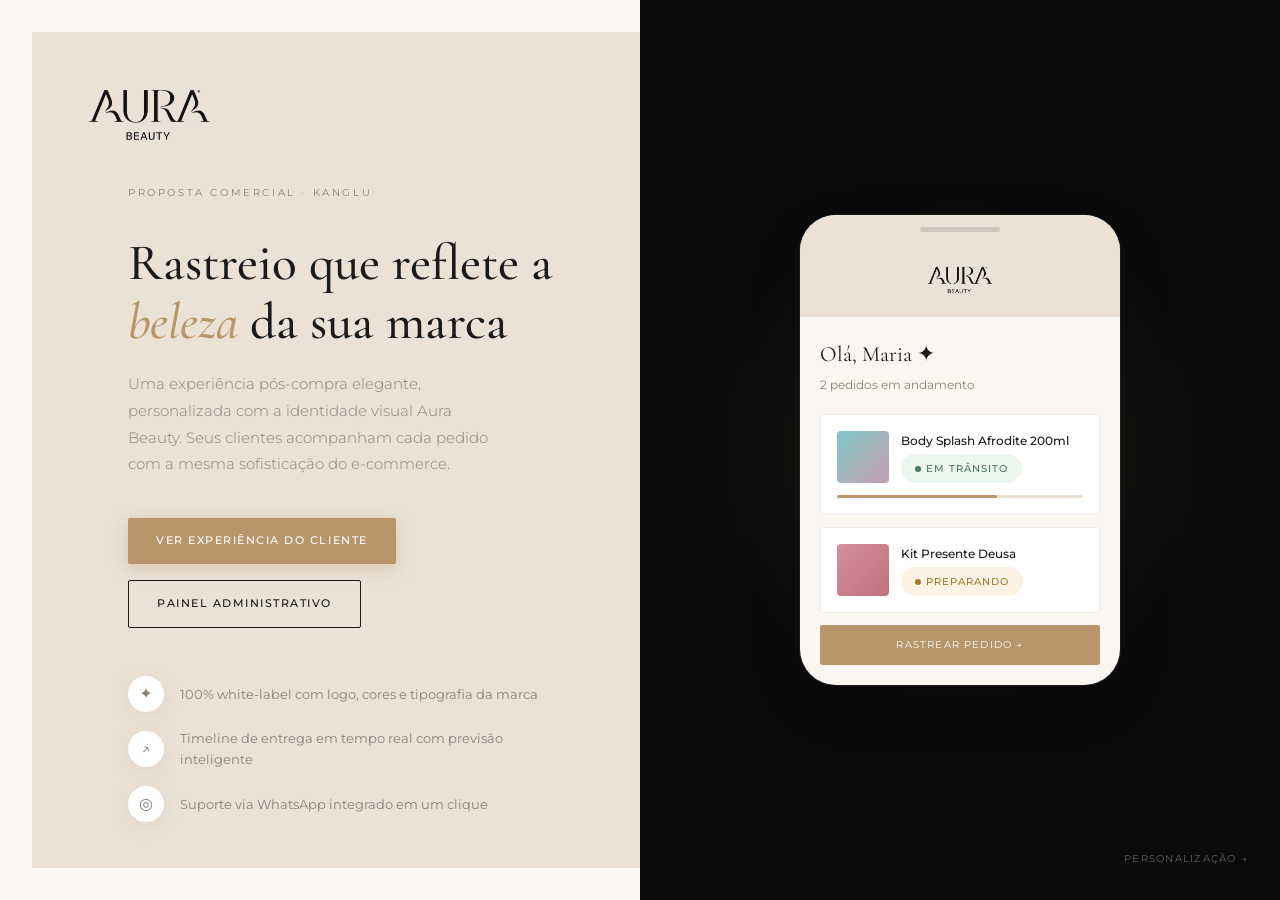
==== kanglu-demo/index.html @ e96535f0 "first commit" ====
<!DOCTYPE html>
<html lang="pt-BR">
<head>
  <meta charset="UTF-8">
  <meta name="viewport" content="width=device-width, initial-scale=1.0">
  <title>Aura Beauty × Kanglu — Experiência de Rastreio</title>
  <link rel="stylesheet" href="styles.css">
</head>
<body>
  <div class="landing">
    <div class="landing-left">
      <div class="brand-logo brand-logo--dark brand-logo--lg animate-in" style="margin-bottom:2rem;">
        <img src="assets/aura-logo.png" alt="Aura Beauty">
      </div>

      <p class="landing-eyebrow animate-in delay-1">Proposta comercial · Kanglu</p>

      <h1 class="landing-title animate-in delay-2">
        Rastreio que reflete a <em>beleza</em> da sua marca
      </h1>

      <p class="landing-desc animate-in delay-3">
        Uma experiência pós-compra elegante, personalizada com a identidade visual Aura Beauty.
        Seus clientes acompanham cada pedido com a mesma sofisticação do e-commerce.
      </p>

      <div class="landing-actions animate-in delay-4">
        <a href="publico.html" class="btn btn-primary">Ver experiência do cliente</a>
        <a href="dashboard.html" class="btn btn-outline">Painel administrativo</a>
      </div>

      <div class="landing-features animate-in delay-5">
        <div class="landing-feature">
          <div class="landing-feature-icon">✦</div>
          <span>100% white-label com logo, cores e tipografia da marca</span>
        </div>
        <div class="landing-feature">
          <div class="landing-feature-icon">↗</div>
          <span>Timeline de entrega em tempo real com previsão inteligente</span>
        </div>
        <div class="landing-feature">
          <div class="landing-feature-icon">◎</div>
          <span>Suporte via WhatsApp integrado em um clique</span>
        </div>
      </div>
    </div>

    <div class="landing-right">
      <div class="phone-mockup">
        <div class="phone-notch"><div class="phone-notch-bar"></div></div>
        <div class="phone-screen">
          <div class="phone-header">
            <div class="brand-logo brand-logo--dark">
              <img src="assets/aura-logo.png" alt="Aura Beauty">
            </div>
          </div>
          <div class="phone-body">
            <p class="phone-greeting">Olá, Maria ✦</p>
            <p class="phone-sub">2 pedidos em andamento</p>

            <div class="phone-card">
              <div class="phone-card-row">
                <div class="phone-product"></div>
                <div>
                  <div class="phone-card-title">Body Splash Afrodite 200ml</div>
                  <span class="status-badge success">Em trânsito</span>
                </div>
              </div>
              <div class="phone-progress"><div class="phone-progress-fill"></div></div>
            </div>

            <div class="phone-card">
              <div class="phone-card-row">
                <div class="phone-product" style="background:linear-gradient(135deg,#d4909a,#c07080);"></div>
                <div>
                  <div class="phone-card-title">Kit Presente Deusa</div>
                  <span class="status-badge warning">Preparando</span>
                </div>
              </div>
            </div>

            <a href="publico-pedido.html" class="phone-cta">Rastrear pedido →</a>
          </div>
        </div>
      </div>

      <a href="config-settings.html" class="landing-admin-link">Personalização →</a>
    </div>
  </div>
  <script src="app.js"></script>
</body>
</html>
---- kanglu-demo/styles.css ----
@import url('https://fonts.googleapis.com/css2?family=Cormorant+Garamond:ital,wght@0,400;0,500;0,600;0,700;1,400&family=Montserrat:wght@300;400;500;600&display=swap');

:root {
  --aura-black: #0a0a0a;
  --aura-beige: #ebe1d5;
  --aura-beige-deep: #ddd0c0;
  --aura-cream: #faf7f2;
  --aura-white: #ffffff;
  --aura-gold: #b8956a;
  --aura-gold-light: #d4bc98;
  --aura-brown: #6b5344;
  --aura-dark: #1a1a1a;
  --aura-muted: #8a8279;
  --aura-border: rgba(26, 26, 26, 0.08);
  --aura-shadow: 0 4px 24px rgba(0, 0, 0, 0.06);
  --aura-shadow-lg: 0 20px 60px rgba(0, 0, 0, 0.1);
  --aura-success: #4a7c59;
  --aura-success-bg: #edf5ef;
  --aura-warning: #a07d2e;
  --aura-warning-bg: #faf3e4;
  --aura-error: #b54a4a;
  --aura-error-bg: #faf0f0;
  --aura-info: #5a7080;
  --aura-info-bg: #eef3f6;
  --sidebar-w: 272px;
  --shell-w: 420px;
  --ease: cubic-bezier(0.22, 1, 0.36, 1);
  --font-serif: 'Cormorant Garamond', Georgia, serif;
  --font-sans: 'Montserrat', system-ui, sans-serif;
}

*, *::before, *::after { box-sizing: border-box; margin: 0; padding: 0; }

html { scroll-behavior: smooth; }

body {
  font-family: var(--font-sans);
  background: var(--aura-cream);
  color: var(--aura-dark);
  line-height: 1.6;
  font-size: 14px;
  font-weight: 400;
  -webkit-font-smoothing: antialiased;
}

h1, h2, h3, h4, .serif {
  font-family: var(--font-serif);
  font-weight: 500;
  line-height: 1.15;
}

a { color: inherit; text-decoration: none; }

img { display: block; max-width: 100%; }

/* ── Animations ── */
@keyframes fadeUp {
  from { opacity: 0; transform: translateY(16px); }
  to { opacity: 1; transform: translateY(0); }
}

@keyframes fadeIn {
  from { opacity: 0; }
  to { opacity: 1; }
}

@keyframes progressFill {
  from { width: 0; }
}

@keyframes pulse {
  0%, 100% { opacity: 1; }
  50% { opacity: 0.6; }
}

.animate-in {
  animation: fadeUp 0.7s var(--ease) both;
}

.delay-1 { animation-delay: 0.08s; }
.delay-2 { animation-delay: 0.16s; }
.delay-3 { animation-delay: 0.24s; }
.delay-4 { animation-delay: 0.32s; }
.delay-5 { animation-delay: 0.4s; }

/* ── Brand logo ── */
.brand-logo img {
  height: 34px;
  width: auto;
}

.brand-logo--dark {
  padding: 0.35rem 0;
  display: inline-flex;
  align-items: center;
}

.brand-logo--dark img { height: 30px; }

.brand-logo--lg.brand-logo--dark {
  padding: 0.35rem 0;
}

.brand-logo--lg.brand-logo--dark img { height: 64px; }

/* ── Buttons ── */
.btn {
  display: inline-flex;
  align-items: center;
  justify-content: center;
  gap: 0.5rem;
  padding: 0.9rem 1.75rem;
  font-family: var(--font-sans);
  font-size: 0.68rem;
  letter-spacing: 0.14em;
  text-transform: uppercase;
  font-weight: 500;
  border: none;
  border-radius: 2px;
  cursor: pointer;
  transition: transform 0.25s var(--ease), box-shadow 0.25s var(--ease), background 0.25s;
}

.btn:active { transform: scale(0.98); }

.btn-primary {
  background: var(--aura-gold);
  color: var(--aura-white);
  box-shadow: 0 4px 16px rgba(184, 149, 106, 0.35);
}

.btn-primary:hover {
  background: var(--aura-brown);
  box-shadow: 0 6px 24px rgba(184, 149, 106, 0.45);
}

.btn-outline {
  background: transparent;
  border: 1px solid var(--aura-dark);
  color: var(--aura-dark);
}

.btn-outline:hover { background: var(--aura-dark); color: var(--aura-white); }

.btn-ghost {
  background: rgba(255, 255, 255, 0.15);
  color: var(--aura-white);
  border: 1px solid rgba(255, 255, 255, 0.3);
}

.btn-ghost:hover { background: rgba(255, 255, 255, 0.25); }

.btn-whatsapp {
  background: #1a9e47;
  color: var(--aura-white);
  width: 100%;
  box-shadow: 0 4px 16px rgba(26, 158, 71, 0.3);
}

.btn-whatsapp:hover { background: #15803d; }

.btn-sm { padding: 0.55rem 1.1rem; font-size: 0.62rem; }
.btn-block { width: 100%; }

.btn-icon {
  width: 40px;
  height: 40px;
  padding: 0;
  border-radius: 50%;
  background: var(--aura-white);
  border: 1px solid var(--aura-border);
  color: var(--aura-dark);
}

.btn-icon:hover { border-color: var(--aura-gold); color: var(--aura-gold); }

/* ── Status badges ── */
.status-badge {
  display: inline-flex;
  align-items: center;
  gap: 0.35rem;
  font-size: 0.62rem;
  letter-spacing: 0.1em;
  text-transform: uppercase;
  padding: 0.4rem 0.85rem;
  border-radius: 999px;
  font-weight: 500;
}

.status-badge::before {
  content: '';
  width: 6px;
  height: 6px;
  border-radius: 50%;
  background: currentColor;
}

.status-badge.success { background: var(--aura-success-bg); color: var(--aura-success); }
.status-badge.warning { background: var(--aura-warning-bg); color: var(--aura-warning); }
.status-badge.error { background: var(--aura-error-bg); color: var(--aura-error); }
.status-badge.info { background: var(--aura-info-bg); color: var(--aura-info); }

/* ══════════════════════════════════════
   PRESENTATION LANDING
   ══════════════════════════════════════ */
.landing {
  min-height: 100vh;
  display: grid;
  grid-template-columns: 1fr 1fr;
  background: var(--aura-cream);
}

.landing-left {
  display: flex;
  flex-direction: column;
  justify-content: center;
  padding: 4rem 5rem;
  position: relative;
}

.landing-left::before {
  content: '';
  position: absolute;
  inset: 2rem 0 2rem 2rem;
  background: var(--aura-beige);
  border-radius: 2px;
  z-index: 0;
}

.landing-left > * { position: relative; z-index: 1; padding-left: 3rem; }

.landing-eyebrow {
  font-size: 0.65rem;
  letter-spacing: 0.25em;
  text-transform: uppercase;
  color: var(--aura-muted);
  margin-bottom: 2rem;
}

.landing-title {
  font-size: clamp(2.75rem, 4vw, 4rem);
  margin-bottom: 1.25rem;
  max-width: 480px;
}

.landing-title em {
  font-style: italic;
  color: var(--aura-gold);
}

.landing-desc {
  font-size: 0.95rem;
  color: var(--aura-muted);
  max-width: 420px;
  line-height: 1.75;
  margin-bottom: 2.5rem;
  font-weight: 300;
}

.landing-actions {
  display: flex;
  gap: 1rem;
  flex-wrap: wrap;
  margin-bottom: 3rem;
}

.landing-features {
  display: flex;
  flex-direction: column;
  gap: 1rem;
}

.landing-feature {
  display: flex;
  align-items: center;
  gap: 1rem;
  font-size: 0.82rem;
  color: var(--aura-muted);
}

.landing-feature-icon {
  width: 36px;
  height: 36px;
  border-radius: 50%;
  background: var(--aura-white);
  display: flex;
  align-items: center;
  justify-content: center;
  flex-shrink: 0;
  box-shadow: var(--aura-shadow);
  font-size: 1rem;
}

.landing-right {
  background: var(--aura-black);
  display: flex;
  align-items: center;
  justify-content: center;
  padding: 3rem;
  position: relative;
  overflow: hidden;
}

.landing-right::before {
  content: '';
  position: absolute;
  width: 500px;
  height: 500px;
  border-radius: 50%;
  background: radial-gradient(circle, rgba(184, 149, 106, 0.15) 0%, transparent 70%);
  top: 50%;
  left: 50%;
  transform: translate(-50%, -50%);
}

.landing-admin-link {
  position: absolute;
  bottom: 2rem;
  right: 2rem;
  font-size: 0.65rem;
  letter-spacing: 0.12em;
  text-transform: uppercase;
  color: rgba(255, 255, 255, 0.35);
  transition: color 0.2s;
}

.landing-admin-link:hover { color: rgba(255, 255, 255, 0.7); }

/* Phone mockup */
.phone-mockup {
  width: 320px;
  background: var(--aura-cream);
  border-radius: 36px;
  overflow: hidden;
  box-shadow: var(--aura-shadow-lg), 0 0 0 1px rgba(255, 255, 255, 0.08);
  position: relative;
  z-index: 1;
  animation: fadeUp 1s var(--ease) 0.2s both;
}

.phone-notch {
  height: 28px;
  background: var(--aura-beige);
  display: flex;
  align-items: center;
  justify-content: center;
}

.phone-notch-bar {
  width: 80px;
  height: 5px;
  background: rgba(0, 0, 0, 0.12);
  border-radius: 3px;
}

.phone-screen { padding: 0; }

.phone-header {
  background: var(--aura-beige);
  padding: 1rem 1.25rem;
  display: flex;
  align-items: center;
  justify-content: center;
}

.phone-header .brand-logo--dark { padding: 0.25rem 0; }
.phone-header .brand-logo--dark img { height: 34px; }

.phone-body { padding: 1.25rem; }

.phone-greeting {
  font-family: var(--font-serif);
  font-size: 1.35rem;
  margin-bottom: 0.25rem;
}

.phone-sub {
  font-size: 0.72rem;
  color: var(--aura-muted);
  margin-bottom: 1.25rem;
}

.phone-card {
  background: var(--aura-white);
  border: 1px solid var(--aura-border);
  border-radius: 4px;
  padding: 1rem;
  margin-bottom: 0.75rem;
}

.phone-card-row {
  display: flex;
  gap: 0.75rem;
  align-items: center;
}

.phone-product {
  width: 52px;
  height: 52px;
  border-radius: 4px;
  background: linear-gradient(135deg, #7ec8c8 0%, #c8a0b0 100%);
  flex-shrink: 0;
}

.phone-card-title {
  font-size: 0.75rem;
  font-weight: 500;
  margin-bottom: 0.25rem;
}

.phone-progress {
  height: 3px;
  background: var(--aura-beige);
  border-radius: 2px;
  margin-top: 0.75rem;
  overflow: hidden;
}

.phone-progress-fill {
  height: 100%;
  width: 65%;
  background: var(--aura-gold);
  border-radius: 2px;
  animation: progressFill 1.5s var(--ease) 0.8s both;
}

.phone-cta {
  display: block;
  text-align: center;
  padding: 0.75rem;
  background: var(--aura-gold);
  color: var(--aura-white);
  font-size: 0.62rem;
  letter-spacing: 0.12em;
  text-transform: uppercase;
  margin-top: 0.5rem;
  border-radius: 2px;
}

/* ══════════════════════════════════════
   PUBLIC EXPERIENCE (mobile shell)
   ══════════════════════════════════════ */
.public-page {
  min-height: 100vh;
  background: #e8e0d6;
  display: flex;
  justify-content: center;
}

.experience-shell {
  width: 100%;
  max-width: var(--shell-w);
  min-height: 100vh;
  background: var(--aura-cream);
  box-shadow: var(--aura-shadow-lg);
  display: flex;
  flex-direction: column;
  position: relative;
}

@media (min-width: 480px) {
  .public-page { padding: 2rem 0; }
  .experience-shell {
    min-height: calc(100vh - 4rem);
    border-radius: 8px;
    overflow: hidden;
  }
}

.public-header {
  background: var(--aura-beige);
  padding: 1rem 1.25rem;
  border-bottom: 1px solid var(--aura-border);
  position: sticky;
  top: 0;
  z-index: 10;
}

.public-header-inner {
  display: grid;
  grid-template-columns: 40px 1fr 40px;
  align-items: center;
}

.public-header-inner .brand-logo {
  justify-self: center;
}

.public-header .brand-logo img {
  height: 40px;
}

.back-btn {
  display: flex;
  align-items: center;
  justify-content: center;
  width: 36px;
  height: 36px;
  border-radius: 50%;
  background: rgba(255, 255, 255, 0.5);
  border: none;
  cursor: pointer;
  color: var(--aura-dark);
  transition: background 0.2s;
}

.back-btn:hover { background: var(--aura-white); }

.public-main { flex: 1; }

.public-hero {
  background: linear-gradient(180deg, var(--aura-beige) 0%, var(--aura-cream) 100%);
  padding: 2rem 1.5rem 1.75rem;
}

.public-hero-eyebrow {
  font-size: 0.62rem;
  letter-spacing: 0.2em;
  text-transform: uppercase;
  color: var(--aura-muted);
  margin-bottom: 0.5rem;
}

.public-hero h1 {
  font-size: 2.25rem;
  margin-bottom: 0.5rem;
}

.public-hero p {
  color: var(--aura-muted);
  font-size: 0.85rem;
  font-weight: 300;
  line-height: 1.65;
}

.public-content { padding: 0 1.25rem 1.5rem; }

.user-strip {
  display: flex;
  align-items: center;
  justify-content: space-between;
  padding: 1rem 0 1.25rem;
  border-bottom: 1px solid var(--aura-border);
  margin-bottom: 1.25rem;
}

.user-strip-info h2 {
  font-family: var(--font-serif);
  font-size: 1.35rem;
}

.user-strip-info p {
  font-size: 0.75rem;
  color: var(--aura-muted);
}

.user-avatar-lg {
  width: 44px;
  height: 44px;
  border-radius: 50%;
  background: var(--aura-gold);
  color: var(--aura-white);
  display: flex;
  align-items: center;
  justify-content: center;
  font-family: var(--font-serif);
  font-size: 1.1rem;
  font-weight: 600;
}

.section-label {
  font-size: 0.62rem;
  letter-spacing: 0.18em;
  text-transform: uppercase;
  color: var(--aura-muted);
  margin-bottom: 1rem;
}

/* Order cards */
.order-card {
  background: var(--aura-white);
  border: 1px solid var(--aura-border);
  border-radius: 4px;
  overflow: hidden;
  margin-bottom: 1rem;
  transition: transform 0.3s var(--ease), box-shadow 0.3s var(--ease);
}

.order-card:hover {
  transform: translateY(-2px);
  box-shadow: var(--aura-shadow);
}

.order-card-body { padding: 1.15rem; }

.order-card-top {
  display: flex;
  gap: 1rem;
  margin-bottom: 1rem;
}

.product-thumb {
  width: 72px;
  height: 72px;
  border-radius: 4px;
  flex-shrink: 0;
  position: relative;
  overflow: hidden;
}

.product-thumb--teal {
  background: linear-gradient(160deg, #5eb8b8 0%, #3a9898 50%, #7ec8c8 100%);
}

.product-thumb--rose {
  background: linear-gradient(160deg, #d4909a 0%, #c07080 50%, #e8b0b8 100%);
}

.product-thumb::after {
  content: '';
  position: absolute;
  bottom: 8px;
  left: 50%;
  transform: translateX(-50%);
  width: 20px;
  height: 28px;
  background: rgba(255, 255, 255, 0.25);
  border-radius: 2px 2px 4px 4px;
}

.order-card-info { flex: 1; min-width: 0; }

.order-card-info h3 {
  font-family: var(--font-sans);
  font-size: 0.85rem;
  font-weight: 500;
  margin-bottom: 0.35rem;
  line-height: 1.35;
}

.order-id {
  font-size: 0.68rem;
  letter-spacing: 0.06em;
  color: var(--aura-muted);
  margin-bottom: 0.5rem;
}

.order-price {
  font-family: var(--font-serif);
  font-size: 1.25rem;
  font-weight: 600;
}

.order-card-footer {
  display: flex;
  align-items: center;
  justify-content: space-between;
  padding-top: 1rem;
  border-top: 1px solid var(--aura-border);
}

.order-date {
  font-size: 0.72rem;
  color: var(--aura-muted);
}

.mini-progress {
  margin: 0.75rem 0 0;
}

.mini-progress-label {
  display: flex;
  justify-content: space-between;
  font-size: 0.65rem;
  color: var(--aura-muted);
  margin-bottom: 0.4rem;
}

.mini-progress-bar {
  height: 3px;
  background: var(--aura-beige);
  border-radius: 2px;
  overflow: hidden;
}

.mini-progress-fill {
  height: 100%;
  background: linear-gradient(90deg, var(--aura-gold), var(--aura-gold-light));
  border-radius: 2px;
}

/* Order detail */
.order-status-banner {
  background: var(--aura-white);
  border: 1px solid var(--aura-border);
  border-radius: 4px;
  padding: 1.5rem;
  text-align: center;
  margin-bottom: 1rem;
}

.order-status-banner .status-icon {
  width: 56px;
  height: 56px;
  border-radius: 50%;
  background: var(--aura-success-bg);
  display: flex;
  align-items: center;
  justify-content: center;
  margin: 0 auto 1rem;
  font-size: 1.5rem;
}

.order-status-banner h2 {
  font-size: 1.5rem;
  margin-bottom: 0.35rem;
}

.order-status-banner p {
  font-size: 0.82rem;
  color: var(--aura-muted);
  font-weight: 300;
}

/* Stepper */
.stepper {
  display: flex;
  justify-content: space-between;
  margin: 1.5rem 0;
  position: relative;
}

.stepper::before {
  content: '';
  position: absolute;
  top: 16px;
  left: 10%;
  right: 10%;
  height: 2px;
  background: var(--aura-beige);
  z-index: 0;
}

.stepper-fill {
  position: absolute;
  top: 16px;
  left: 10%;
  height: 2px;
  background: var(--aura-gold);
  z-index: 1;
  width: 45%;
  animation: progressFill 1.2s var(--ease) 0.5s both;
}

.step {
  display: flex;
  flex-direction: column;
  align-items: center;
  gap: 0.5rem;
  position: relative;
  z-index: 2;
  flex: 1;
}

.step-dot {
  width: 32px;
  height: 32px;
  border-radius: 50%;
  background: var(--aura-white);
  border: 2px solid var(--aura-beige);
  display: flex;
  align-items: center;
  justify-content: center;
  font-size: 0.75rem;
  transition: all 0.3s;
}

.step.done .step-dot {
  background: var(--aura-gold);
  border-color: var(--aura-gold);
  color: var(--aura-white);
}

.step.active .step-dot {
  border-color: var(--aura-gold);
  box-shadow: 0 0 0 4px rgba(184, 149, 106, 0.2);
  animation: pulse 2s infinite;
}

.step-label {
  font-size: 0.58rem;
  letter-spacing: 0.06em;
  text-transform: uppercase;
  color: var(--aura-muted);
  text-align: center;
  max-width: 64px;
  line-height: 1.3;
}

.step.done .step-label,
.step.active .step-label { color: var(--aura-dark); font-weight: 500; }

/* ETA card */
.eta-card {
  background: linear-gradient(135deg, var(--aura-beige) 0%, var(--aura-beige-deep) 100%);
  border-radius: 4px;
  padding: 1.75rem 1.5rem;
  text-align: center;
  margin-bottom: 1rem;
  position: relative;
  overflow: hidden;
}

.eta-card::before {
  content: '';
  position: absolute;
  top: -30px;
  right: -30px;
  width: 100px;
  height: 100px;
  border-radius: 50%;
  background: rgba(255, 255, 255, 0.2);
}

.eta-label {
  font-size: 0.62rem;
  letter-spacing: 0.2em;
  text-transform: uppercase;
  color: var(--aura-muted);
  margin-bottom: 0.5rem;
}

.eta-date {
  font-family: var(--font-serif);
  font-size: 2.75rem;
  font-weight: 600;
  line-height: 1;
  margin-bottom: 0.5rem;
}

.eta-sub {
  font-size: 0.78rem;
  color: var(--aura-muted);
  font-weight: 300;
}

/* Detail sections */
.detail-section {
  background: var(--aura-white);
  border: 1px solid var(--aura-border);
  border-radius: 4px;
  padding: 1.25rem;
  margin-bottom: 0.75rem;
}

.detail-section h3 {
  font-size: 1.1rem;
  margin-bottom: 1rem;
  display: flex;
  align-items: center;
  gap: 0.5rem;
}

.detail-section h3 span {
  font-size: 1rem;
  opacity: 0.5;
}

.detail-row {
  display: flex;
  justify-content: space-between;
  align-items: baseline;
  padding: 0.55rem 0;
  font-size: 0.82rem;
  border-bottom: 1px solid var(--aura-border);
}

.detail-row:last-child { border-bottom: none; }
.detail-row .label { color: var(--aura-muted); font-size: 0.75rem; }
.detail-row .value { font-weight: 500; text-align: right; max-width: 60%; }

.detail-note {
  font-size: 0.72rem;
  color: var(--aura-muted);
  margin-top: 0.75rem;
  padding-top: 0.75rem;
  border-top: 1px solid var(--aura-border);
}

.detail-note a { color: var(--aura-gold); text-decoration: underline; }

/* Timeline */
.timeline { list-style: none; }

.timeline li {
  position: relative;
  padding: 0 0 1.5rem 2rem;
}

.timeline li::before {
  content: '';
  position: absolute;
  left: 7px;
  top: 24px;
  bottom: 0;
  width: 1px;
  background: var(--aura-beige);
}

.timeline li:last-child::before { display: none; }

.timeline-dot {
  position: absolute;
  left: 0;
  top: 4px;
  width: 15px;
  height: 15px;
  border-radius: 50%;
  background: var(--aura-white);
  border: 2px solid var(--aura-beige);
}

.timeline li.active .timeline-dot {
  background: var(--aura-gold);
  border-color: var(--aura-gold);
  box-shadow: 0 0 0 3px rgba(184, 149, 106, 0.2);
}

.timeline li.done .timeline-dot {
  background: var(--aura-gold);
  border-color: var(--aura-gold);
}

.timeline-title {
  font-size: 0.85rem;
  font-weight: 500;
  margin-bottom: 0.2rem;
}

.timeline li:not(.active):not(.done) .timeline-title {
  color: var(--aura-muted);
  font-weight: 400;
}

.timeline-time {
  font-size: 0.72rem;
  color: var(--aura-muted);
}

.sticky-cta {
  position: sticky;
  bottom: 0;
  padding: 1rem 1.25rem 1.25rem;
  background: linear-gradient(transparent, var(--aura-cream) 30%);
}

.public-footer {
  text-align: center;
  padding: 1rem 1.25rem 1.5rem;
  font-size: 0.6rem;
  letter-spacing: 0.14em;
  text-transform: uppercase;
  color: var(--aura-muted);
  border-top: 1px solid var(--aura-border);
}

.public-footer strong { color: var(--aura-dark); font-weight: 500; }

/* ══════════════════════════════════════
   ADMIN
   ══════════════════════════════════════ */
.admin-layout { display: flex; min-height: 100vh; }

.sidebar {
  width: var(--sidebar-w);
  background: var(--aura-white);
  border-right: 1px solid var(--aura-border);
  padding: 0;
  flex-shrink: 0;
  position: fixed;
  top: 0;
  left: 0;
  bottom: 0;
  overflow-y: auto;
  display: flex;
  flex-direction: column;
}

.sidebar-logo {
  padding: 1.5rem;
  border-bottom: 1px solid var(--aura-border);
}

.sidebar-client {
  margin-top: 0.75rem;
  padding: 0.5rem 0.75rem;
  background: var(--aura-cream);
  border-radius: 4px;
  display: flex;
  align-items: center;
  gap: 0.6rem;
}

.sidebar-client img {
  height: 28px;
  width: auto;
}

.sidebar-client span {
  font-size: 0.68rem;
  color: var(--aura-muted);
  letter-spacing: 0.04em;
}

.sidebar nav { flex: 1; padding: 1rem 0.75rem; }

.nav-section { margin-bottom: 0.5rem; }

.nav-label {
  font-size: 0.58rem;
  letter-spacing: 0.16em;
  text-transform: uppercase;
  color: var(--aura-muted);
  padding: 0.5rem 0.75rem 0.35rem;
}

.nav-link {
  display: flex;
  align-items: center;
  gap: 0.6rem;
  padding: 0.65rem 0.85rem;
  font-size: 0.82rem;
  border-radius: 4px;
  color: var(--aura-muted);
  transition: all 0.2s var(--ease);
  margin-bottom: 2px;
}

.nav-link:hover { background: var(--aura-cream); color: var(--aura-dark); }

.nav-link.active {
  background: var(--aura-beige);
  color: var(--aura-dark);
  font-weight: 500;
}

.nav-link .nav-icon { opacity: 0.5; font-size: 0.9rem; }
.nav-link.active .nav-icon { opacity: 1; }

.sidebar-footer {
  padding: 1rem 1.25rem;
  border-top: 1px solid var(--aura-border);
  font-size: 0.65rem;
  color: var(--aura-muted);
  letter-spacing: 0.06em;
}

.admin-main {
  margin-left: var(--sidebar-w);
  flex: 1;
  padding: 2rem 2.5rem 3rem;
  background: var(--aura-cream);
}

.admin-topbar {
  display: flex;
  justify-content: space-between;
  align-items: flex-start;
  margin-bottom: 2rem;
}

.admin-topbar h1 { font-size: 2.25rem; margin-bottom: 0.35rem; }
.admin-topbar p { color: var(--aura-muted); font-size: 0.85rem; font-weight: 300; }

.user-chip {
  display: flex;
  align-items: center;
  gap: 0.75rem;
  background: var(--aura-white);
  border: 1px solid var(--aura-border);
  padding: 0.5rem 0.75rem 0.5rem 1rem;
  border-radius: 999px;
  font-size: 0.8rem;
}

.user-avatar {
  width: 32px;
  height: 32px;
  border-radius: 50%;
  background: var(--aura-gold);
  color: var(--aura-white);
  display: flex;
  align-items: center;
  justify-content: center;
  font-weight: 600;
  font-size: 0.68rem;
}

.stats-grid {
  display: grid;
  grid-template-columns: repeat(5, 1fr);
  gap: 1rem;
  margin-bottom: 1.75rem;
}

.stat-card {
  background: var(--aura-white);
  border: 1px solid var(--aura-border);
  border-radius: 4px;
  padding: 1.35rem;
  transition: transform 0.25s var(--ease), box-shadow 0.25s;
}

.stat-card:hover {
  transform: translateY(-2px);
  box-shadow: var(--aura-shadow);
}

.stat-card .value {
  font-family: var(--font-serif);
  font-size: 2.25rem;
  font-weight: 600;
  line-height: 1;
  margin-bottom: 0.35rem;
}

.stat-card .label {
  font-size: 0.65rem;
  letter-spacing: 0.1em;
  text-transform: uppercase;
  color: var(--aura-muted);
  font-weight: 500;
}

.stat-card .desc {
  font-size: 0.68rem;
  color: var(--aura-muted);
  margin-top: 0.5rem;
  font-weight: 300;
}

.stat-card--highlight {
  background: var(--aura-black);
  border-color: var(--aura-black);
  color: var(--aura-white);
}

.stat-card--highlight .label,
.stat-card--highlight .desc { color: rgba(255, 255, 255, 0.55); }

.chart-box {
  background: var(--aura-white);
  border: 1px solid var(--aura-border);
  border-radius: 4px;
  padding: 1.5rem;
  margin-bottom: 1.25rem;
}

.chart-box h3 { font-size: 1.2rem; margin-bottom: 1.25rem; }

.chart-tabs {
  display: flex;
  gap: 0.35rem;
  margin-bottom: 1.25rem;
}

.chart-tab {
  padding: 0.4rem 0.85rem;
  font-size: 0.68rem;
  letter-spacing: 0.08em;
  text-transform: uppercase;
  border: 1px solid var(--aura-border);
  border-radius: 999px;
  background: transparent;
  cursor: pointer;
  font-family: inherit;
  color: var(--aura-muted);
  transition: all 0.2s;
}

.chart-tab.active,
.chart-tab:hover {
  background: var(--aura-dark);
  border-color: var(--aura-dark);
  color: var(--aura-white);
}

.chart-placeholder {
  height: 200px;
  display: flex;
  align-items: flex-end;
  gap: 6px;
  padding: 0 0.5rem;
}

.chart-bar {
  flex: 1;
  background: linear-gradient(to top, var(--aura-gold), var(--aura-gold-light));
  border-radius: 3px 3px 0 0;
  opacity: 0.85;
  transition: opacity 0.2s;
}

.chart-bar:hover { opacity: 1; }

.chart-legend {
  display: flex;
  gap: 1.5rem;
  margin-top: 1.25rem;
  font-size: 0.72rem;
  color: var(--aura-muted);
}

.chart-legend span::before {
  content: '';
  display: inline-block;
  width: 8px;
  height: 8px;
  border-radius: 50%;
  margin-right: 0.4rem;
  vertical-align: middle;
}

.legend-transfer::before { background: #06b6d4; }
.legend-delivered::before { background: #22c55e; }
.legend-collected::before { background: var(--aura-gold); }

.charts-row {
  display: grid;
  grid-template-columns: 1fr 1fr;
  gap: 1.25rem;
}

.donut-wrap { display: flex; align-items: center; gap: 1.5rem; }

.donut-placeholder {
  width: 140px;
  height: 140px;
  border-radius: 50%;
  flex-shrink: 0;
  background: conic-gradient(
    var(--aura-gold) 0% 57%,
    var(--aura-brown) 57% 78%,
    var(--aura-beige-deep) 78% 100%
  );
  position: relative;
}

.donut-placeholder::after {
  content: '';
  position: absolute;
  inset: 28%;
  background: var(--aura-white);
  border-radius: 50%;
}

.carrier-list {
  list-style: none;
  font-size: 0.8rem;
  flex: 1;
}

.carrier-list li {
  display: flex;
  justify-content: space-between;
  align-items: center;
  padding: 0.55rem 0;
  border-bottom: 1px solid var(--aura-border);
}

.carrier-list li:last-child { border-bottom: none; }

.carrier-list strong {
  font-family: var(--font-serif);
  font-size: 1rem;
}

/* Table */
.table-toolbar {
  display: flex;
  gap: 0.65rem;
  margin-bottom: 1rem;
  flex-wrap: wrap;
  align-items: center;
}

.table-toolbar select {
  padding: 0.55rem 0.85rem;
  border: 1px solid var(--aura-border);
  background: var(--aura-white);
  font-family: inherit;
  font-size: 0.78rem;
  border-radius: 4px;
  color: var(--aura-dark);
  cursor: pointer;
}

.data-table {
  width: 100%;
  border-collapse: collapse;
  background: var(--aura-white);
  border: 1px solid var(--aura-border);
  border-radius: 4px;
  overflow: hidden;
  font-size: 0.8rem;
}

.data-table th {
  text-align: left;
  padding: 0.85rem 1rem;
  font-size: 0.62rem;
  letter-spacing: 0.1em;
  text-transform: uppercase;
  color: var(--aura-muted);
  border-bottom: 1px solid var(--aura-border);
  background: var(--aura-cream);
  font-weight: 500;
}

.data-table td {
  padding: 0.85rem 1rem;
  border-bottom: 1px solid var(--aura-border);
}

.data-table tr:last-child td { border-bottom: none; }
.data-table tr:hover td { background: #fdfcfa; }

.data-table a {
  color: var(--aura-gold);
  font-weight: 500;
}

.data-table a:hover { text-decoration: underline; }

.table-action {
  font-size: 0.68rem;
  letter-spacing: 0.08em;
  text-transform: uppercase;
  color: var(--aura-gold);
  font-weight: 500;
}

/* Forms */
.form-grid {
  display: grid;
  grid-template-columns: 1fr 1fr;
  gap: 1.25rem;
}

.form-section {
  background: var(--aura-white);
  border: 1px solid var(--aura-border);
  border-radius: 4px;
  padding: 1.5rem;
  margin-bottom: 1.25rem;
}

.form-section h3 {
  font-size: 1.1rem;
  margin-bottom: 1.25rem;
  padding-bottom: 0.75rem;
  border-bottom: 1px solid var(--aura-border);
}

.form-group { margin-bottom: 1.1rem; }

.form-group label {
  display: block;
  font-size: 0.65rem;
  letter-spacing: 0.1em;
  text-transform: uppercase;
  color: var(--aura-muted);
  margin-bottom: 0.4rem;
  font-weight: 500;
}

.form-group input,
.form-group textarea,
.form-group select {
  width: 100%;
  padding: 0.7rem 0.85rem;
  border: 1px solid var(--aura-border);
  font-family: inherit;
  font-size: 0.85rem;
  background: var(--aura-cream);
  border-radius: 4px;
  transition: border-color 0.2s, box-shadow 0.2s;
}

.form-group input:focus,
.form-group textarea:focus {
  outline: none;
  border-color: var(--aura-gold);
  box-shadow: 0 0 0 3px rgba(184, 149, 106, 0.15);
}

.input-group {
  display: flex;
  gap: 0.5rem;
}

.input-group input { flex: 1; }

.color-input { display: flex; align-items: center; gap: 0.75rem; }

.color-swatch {
  width: 40px;
  height: 40px;
  border-radius: 4px;
  border: 1px solid var(--aura-border);
  flex-shrink: 0;
}

.preview-phone {
  max-width: 260px;
  margin: 0 auto;
  background: var(--aura-cream);
  border: 10px solid var(--aura-dark);
  border-radius: 28px;
  overflow: hidden;
  box-shadow: var(--aura-shadow-lg);
}

.preview-phone-header {
  background: var(--aura-beige);
  padding: 1.25rem 1rem;
  text-align: center;
}

.preview-phone-body {
  padding: 1.5rem 1rem 1.75rem;
  text-align: center;
}

.preview-phone-body p {
  font-family: var(--font-serif);
  font-size: 1.15rem;
  margin-bottom: 1rem;
}

.toggle-row {
  display: flex;
  justify-content: space-between;
  align-items: center;
  padding: 0.85rem 0;
  border-bottom: 1px solid var(--aura-border);
  font-size: 0.82rem;
}

.toggle-row:last-child { border-bottom: none; }

.toggle {
  width: 44px;
  height: 24px;
  background: var(--aura-gold);
  border-radius: 12px;
  position: relative;
  cursor: pointer;
  flex-shrink: 0;
}

.toggle::after {
  content: '';
  position: absolute;
  right: 3px;
  top: 3px;
  width: 18px;
  height: 18px;
  background: var(--aura-white);
  border-radius: 50%;
  box-shadow: 0 1px 3px rgba(0, 0, 0, 0.15);
}

/* Hub (legacy fallback) */
.hub-page {
  min-height: 100vh;
  display: flex;
  flex-direction: column;
  align-items: center;
  justify-content: center;
  padding: 2rem;
  background: var(--aura-beige);
}

.hub-links {
  display: grid;
  grid-template-columns: 1fr 1fr;
  gap: 1rem;
  max-width: 560px;
  width: 100%;
}

.hub-link {
  background: var(--aura-white);
  border: 1px solid var(--aura-border);
  border-radius: 4px;
  padding: 1.25rem 1.5rem;
  transition: transform 0.25s var(--ease), box-shadow 0.25s;
}

.hub-link:hover {
  transform: translateY(-3px);
  box-shadow: var(--aura-shadow);
}

.hub-link h3 { font-size: 1.1rem; margin-bottom: 0.25rem; }

.hub-link .path {
  font-size: 0.65rem;
  color: var(--aura-muted);
}

/* Responsive */
@media (max-width: 1024px) {
  .landing { grid-template-columns: 1fr; }
  .landing-left { padding: 3rem 2rem; min-height: auto; }
  .landing-left::before { inset: 1rem; }
  .landing-left > * { padding-left: 1.5rem; }
  .landing-right { min-height: 60vh; }
  .stats-grid { grid-template-columns: repeat(3, 1fr); }
}

@media (max-width: 768px) {
  .stats-grid { grid-template-columns: repeat(2, 1fr); }
  .charts-row { grid-template-columns: 1fr; }
  .form-grid { grid-template-columns: 1fr; }
  .donut-wrap { flex-direction: column; }
  .sidebar { display: none; }
  .admin-main { margin-left: 0; padding: 1.5rem; }
  .landing-actions { flex-direction: column; }
  .landing-actions .btn { width: 100%; }
}

@media (max-width: 480px) {
  .public-page { background: var(--aura-cream); padding: 0; }
  .experience-shell { border-radius: 0; box-shadow: none; min-height: 100vh; }
}
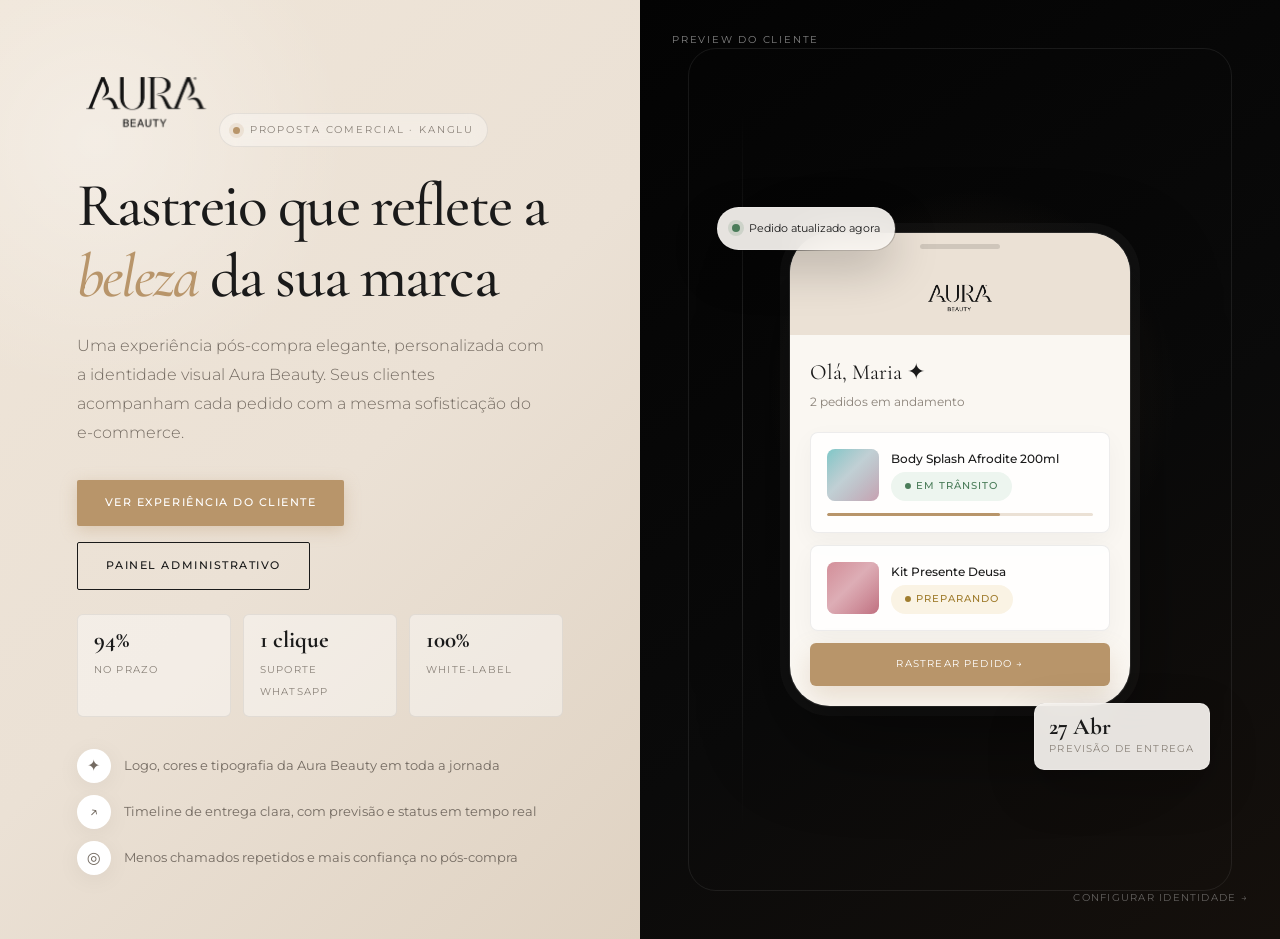
==== commit f7a38851: "demo kanglu" ====
--- a/kanglu-demo/index.html
+++ b/kanglu-demo/index.html
@@ -9,43 +9,68 @@
 <body>
   <div class="landing">
     <div class="landing-left">
-      <div class="brand-logo brand-logo--dark brand-logo--lg animate-in" style="margin-bottom:2rem;">
-        <img src="assets/aura-logo.png" alt="Aura Beauty">
-      </div>
+      <div class="landing-content">
+        <div class="brand-logo brand-logo--dark brand-logo--lg animate-in" style="margin-bottom:2rem;">
+          <img src="assets/aura-logo.png" alt="Aura Beauty">
+        </div>
 
-      <p class="landing-eyebrow animate-in delay-1">Proposta comercial · Kanglu</p>
+        <div class="presentation-pill animate-in delay-1">
+          <span></span>
+          Proposta comercial · Kanglu
+        </div>
 
-      <h1 class="landing-title animate-in delay-2">
-        Rastreio que reflete a <em>beleza</em> da sua marca
-      </h1>
+        <h1 class="landing-title animate-in delay-2">
+          Rastreio que reflete a <em>beleza</em> da sua marca
+        </h1>
 
-      <p class="landing-desc animate-in delay-3">
-        Uma experiência pós-compra elegante, personalizada com a identidade visual Aura Beauty.
-        Seus clientes acompanham cada pedido com a mesma sofisticação do e-commerce.
-      </p>
+        <p class="landing-desc animate-in delay-3">
+          Uma experiência pós-compra elegante, personalizada com a identidade visual Aura Beauty.
+          Seus clientes acompanham cada pedido com a mesma sofisticação do e-commerce.
+        </p>
 
-      <div class="landing-actions animate-in delay-4">
-        <a href="publico.html" class="btn btn-primary">Ver experiência do cliente</a>
-        <a href="dashboard.html" class="btn btn-outline">Painel administrativo</a>
-      </div>
+        <div class="landing-actions animate-in delay-4">
+          <a href="publico.html" class="btn btn-primary">Ver experiência do cliente</a>
+          <a href="dashboard.html" class="btn btn-outline">Painel administrativo</a>
+        </div>
 
-      <div class="landing-features animate-in delay-5">
-        <div class="landing-feature">
-          <div class="landing-feature-icon">✦</div>
-          <span>100% white-label com logo, cores e tipografia da marca</span>
+        <div class="landing-metrics animate-in delay-5">
+          <div>
+            <strong>94%</strong>
+            <span>no prazo</span>
+          </div>
+          <div>
+            <strong>1 clique</strong>
+            <span>suporte WhatsApp</span>
+          </div>
+          <div>
+            <strong>100%</strong>
+            <span>white-label</span>
+          </div>
         </div>
-        <div class="landing-feature">
-          <div class="landing-feature-icon">↗</div>
-          <span>Timeline de entrega em tempo real com previsão inteligente</span>
-        </div>
-        <div class="landing-feature">
-          <div class="landing-feature-icon">◎</div>
-          <span>Suporte via WhatsApp integrado em um clique</span>
+
+        <div class="landing-features animate-in delay-5">
+          <div class="landing-feature">
+            <div class="landing-feature-icon">✦</div>
+            <span>Logo, cores e tipografia da Aura Beauty em toda a jornada</span>
+          </div>
+          <div class="landing-feature">
+            <div class="landing-feature-icon">↗</div>
+            <span>Timeline de entrega clara, com previsão e status em tempo real</span>
+          </div>
+          <div class="landing-feature">
+            <div class="landing-feature-icon">◎</div>
+            <span>Menos chamados repetidos e mais confiança no pós-compra</span>
+          </div>
         </div>
       </div>
     </div>
 
     <div class="landing-right">
+      <div class="landing-right-kicker animate-in">Preview do cliente</div>
+      <div class="floating-card floating-card--top animate-in delay-2">
+        <span class="floating-dot"></span>
+        Pedido atualizado agora
+      </div>
       <div class="phone-mockup">
         <div class="phone-notch"><div class="phone-notch-bar"></div></div>
         <div class="phone-screen">
@@ -84,7 +109,12 @@
         </div>
       </div>
 
-      <a href="config-settings.html" class="landing-admin-link">Personalização →</a>
+      <div class="floating-card floating-card--bottom animate-in delay-3">
+        <strong>27 Abr</strong>
+        <span>previsão de entrega</span>
+      </div>
+
+      <a href="config-settings.html" class="landing-admin-link">Configurar identidade →</a>
     </div>
   </div>
   <script src="app.js"></script>
--- a/kanglu-demo/styles.css
+++ b/kanglu-demo/styles.css
@@ -214,33 +214,53 @@
   display: flex;
   flex-direction: column;
   justify-content: center;
-  padding: 4rem 5rem;
+  padding: 4rem clamp(3rem, 6vw, 6.5rem);
   position: relative;
+  background:
+    radial-gradient(circle at 15% 15%, rgba(255, 255, 255, 0.34), transparent 26%),
+    linear-gradient(135deg, #efe5d8 0%, var(--aura-beige) 52%, #dfd2c2 100%);
 }
 
 .landing-left::before {
-  content: '';
-  position: absolute;
-  inset: 2rem 0 2rem 2rem;
-  background: var(--aura-beige);
-  border-radius: 2px;
-  z-index: 0;
-}
-
-.landing-left > * { position: relative; z-index: 1; padding-left: 3rem; }
-
-.landing-eyebrow {
+  display: none;
+}
+
+.landing-content {
+  position: relative;
+  z-index: 1;
+  max-width: 560px;
+}
+
+.presentation-pill {
+  width: fit-content;
+  display: inline-flex;
+  align-items: center;
+  gap: 0.6rem;
+  padding: 0.5rem 0.8rem;
+  background: rgba(255, 255, 255, 0.34);
+  border: 1px solid rgba(26, 26, 26, 0.08);
+  border-radius: 999px;
   font-size: 0.65rem;
-  letter-spacing: 0.25em;
-  text-transform: uppercase;
-  color: var(--aura-muted);
-  margin-bottom: 2rem;
+  letter-spacing: 0.18em;
+  text-transform: uppercase;
+  color: var(--aura-muted);
+  margin-bottom: 1.35rem;
+  backdrop-filter: blur(10px);
+}
+
+.presentation-pill span {
+  width: 7px;
+  height: 7px;
+  border-radius: 50%;
+  background: var(--aura-gold);
+  box-shadow: 0 0 0 4px rgba(184, 149, 106, 0.16);
 }
 
 .landing-title {
-  font-size: clamp(2.75rem, 4vw, 4rem);
+  font-size: clamp(3.1rem, 4.8vw, 5rem);
   margin-bottom: 1.25rem;
-  max-width: 480px;
+  max-width: 560px;
+  letter-spacing: -0.03em;
 }
 
 .landing-title em {
@@ -249,11 +269,11 @@
 }
 
 .landing-desc {
-  font-size: 0.95rem;
-  color: var(--aura-muted);
-  max-width: 420px;
-  line-height: 1.75;
-  margin-bottom: 2.5rem;
+  font-size: 1rem;
+  color: #746b62;
+  max-width: 470px;
+  line-height: 1.8;
+  margin-bottom: 2rem;
   font-weight: 300;
 }
 
@@ -261,26 +281,56 @@
   display: flex;
   gap: 1rem;
   flex-wrap: wrap;
-  margin-bottom: 3rem;
+  margin-bottom: 1.5rem;
+}
+
+.landing-metrics {
+  display: grid;
+  grid-template-columns: repeat(3, minmax(0, 1fr));
+  gap: 0.75rem;
+  max-width: 500px;
+  margin-bottom: 2rem;
+}
+
+.landing-metrics div {
+  padding: 0.9rem 1rem;
+  background: rgba(255, 255, 255, 0.42);
+  border: 1px solid rgba(26, 26, 26, 0.08);
+  border-radius: 6px;
+}
+
+.landing-metrics strong {
+  display: block;
+  font-family: var(--font-serif);
+  font-size: 1.45rem;
+  line-height: 1;
+  margin-bottom: 0.25rem;
+}
+
+.landing-metrics span {
+  font-size: 0.62rem;
+  letter-spacing: 0.12em;
+  text-transform: uppercase;
+  color: var(--aura-muted);
 }
 
 .landing-features {
   display: flex;
   flex-direction: column;
-  gap: 1rem;
+  gap: 0.75rem;
 }
 
 .landing-feature {
   display: flex;
   align-items: center;
-  gap: 1rem;
-  font-size: 0.82rem;
-  color: var(--aura-muted);
+  gap: 0.85rem;
+  font-size: 0.8rem;
+  color: #746b62;
 }
 
 .landing-feature-icon {
-  width: 36px;
-  height: 36px;
+  width: 34px;
+  height: 34px;
   border-radius: 50%;
   background: var(--aura-white);
   display: flex;
@@ -292,7 +342,9 @@
 }
 
 .landing-right {
-  background: var(--aura-black);
+  background:
+    radial-gradient(circle at 52% 42%, rgba(184, 149, 106, 0.18) 0%, transparent 32%),
+    linear-gradient(145deg, #030303 0%, var(--aura-black) 58%, #15100c 100%);
   display: flex;
   align-items: center;
   justify-content: center;
@@ -304,13 +356,29 @@
 .landing-right::before {
   content: '';
   position: absolute;
-  width: 500px;
-  height: 500px;
-  border-radius: 50%;
-  background: radial-gradient(circle, rgba(184, 149, 106, 0.15) 0%, transparent 70%);
-  top: 50%;
-  left: 50%;
-  transform: translate(-50%, -50%);
+  inset: 3rem;
+  border: 1px solid rgba(255, 255, 255, 0.08);
+  border-radius: 28px;
+}
+
+.landing-right::after {
+  content: '';
+  position: absolute;
+  width: 1px;
+  height: 78%;
+  top: 11%;
+  left: 16%;
+  background: linear-gradient(transparent, rgba(255,255,255,0.18), transparent);
+}
+
+.landing-right-kicker {
+  position: absolute;
+  top: 2rem;
+  left: 2rem;
+  color: rgba(255, 255, 255, 0.5);
+  font-size: 0.62rem;
+  letter-spacing: 0.18em;
+  text-transform: uppercase;
 }
 
 .landing-admin-link {
@@ -326,13 +394,67 @@
 
 .landing-admin-link:hover { color: rgba(255, 255, 255, 0.7); }
 
+.floating-card {
+  position: absolute;
+  z-index: 2;
+  display: flex;
+  align-items: center;
+  gap: 0.55rem;
+  padding: 0.75rem 0.9rem;
+  background: rgba(250, 247, 242, 0.92);
+  border: 1px solid rgba(255, 255, 255, 0.18);
+  border-radius: 999px;
+  color: var(--aura-dark);
+  font-size: 0.7rem;
+  box-shadow: 0 18px 48px rgba(0, 0, 0, 0.22);
+  backdrop-filter: blur(16px);
+}
+
+.floating-card--top {
+  top: 22%;
+  left: 12%;
+}
+
+.floating-card--bottom {
+  right: 11%;
+  bottom: 18%;
+  border-radius: 10px;
+  flex-direction: column;
+  align-items: flex-start;
+  gap: 0.15rem;
+}
+
+.floating-card--bottom strong {
+  font-family: var(--font-serif);
+  font-size: 1.45rem;
+  line-height: 1;
+}
+
+.floating-card--bottom span {
+  font-size: 0.6rem;
+  letter-spacing: 0.12em;
+  text-transform: uppercase;
+  color: var(--aura-muted);
+}
+
+.floating-dot {
+  width: 8px;
+  height: 8px;
+  border-radius: 50%;
+  background: var(--aura-success);
+  box-shadow: 0 0 0 4px rgba(74, 124, 89, 0.16);
+}
+
 /* Phone mockup */
 .phone-mockup {
-  width: 320px;
+  width: min(340px, 72vw);
   background: var(--aura-cream);
-  border-radius: 36px;
+  border-radius: 40px;
   overflow: hidden;
-  box-shadow: var(--aura-shadow-lg), 0 0 0 1px rgba(255, 255, 255, 0.08);
+  box-shadow:
+    0 34px 90px rgba(0, 0, 0, 0.45),
+    0 0 0 10px rgba(255, 255, 255, 0.035),
+    0 0 0 1px rgba(255, 255, 255, 0.12);
   position: relative;
   z-index: 1;
   animation: fadeUp 1s var(--ease) 0.2s both;
@@ -381,11 +503,12 @@
 }
 
 .phone-card {
-  background: var(--aura-white);
+  background: rgba(255, 255, 255, 0.86);
   border: 1px solid var(--aura-border);
-  border-radius: 4px;
+  border-radius: 8px;
   padding: 1rem;
   margin-bottom: 0.75rem;
+  box-shadow: 0 8px 24px rgba(26, 26, 26, 0.04);
 }
 
 .phone-card-row {
@@ -397,9 +520,18 @@
 .phone-product {
   width: 52px;
   height: 52px;
-  border-radius: 4px;
+  border-radius: 8px;
   background: linear-gradient(135deg, #7ec8c8 0%, #c8a0b0 100%);
   flex-shrink: 0;
+  position: relative;
+  overflow: hidden;
+}
+
+.phone-product::after {
+  content: '';
+  position: absolute;
+  inset: 0;
+  background: linear-gradient(135deg, transparent 0%, rgba(255,255,255,0.35) 45%, transparent 100%);
 }
 
 .phone-card-title {
@@ -427,14 +559,15 @@
 .phone-cta {
   display: block;
   text-align: center;
-  padding: 0.75rem;
+  padding: 0.85rem;
   background: var(--aura-gold);
   color: var(--aura-white);
   font-size: 0.62rem;
   letter-spacing: 0.12em;
   text-transform: uppercase;
-  margin-top: 0.5rem;
-  border-radius: 2px;
+  margin-top: 0.65rem;
+  border-radius: 6px;
+  box-shadow: 0 12px 26px rgba(184, 149, 106, 0.25);
 }
 
 /* ══════════════════════════════════════
@@ -1514,8 +1647,7 @@
 @media (max-width: 1024px) {
   .landing { grid-template-columns: 1fr; }
   .landing-left { padding: 3rem 2rem; min-height: auto; }
-  .landing-left::before { inset: 1rem; }
-  .landing-left > * { padding-left: 1.5rem; }
+  .landing-content { max-width: 680px; }
   .landing-right { min-height: 60vh; }
   .stats-grid { grid-template-columns: repeat(3, 1fr); }
 }
@@ -1529,6 +1661,11 @@
   .admin-main { margin-left: 0; padding: 1.5rem; }
   .landing-actions { flex-direction: column; }
   .landing-actions .btn { width: 100%; }
+  .landing-metrics { grid-template-columns: 1fr; }
+  .floating-card--top,
+  .floating-card--bottom { display: none; }
+  .landing-right::before,
+  .landing-right::after { display: none; }
 }
 
 @media (max-width: 480px) {
